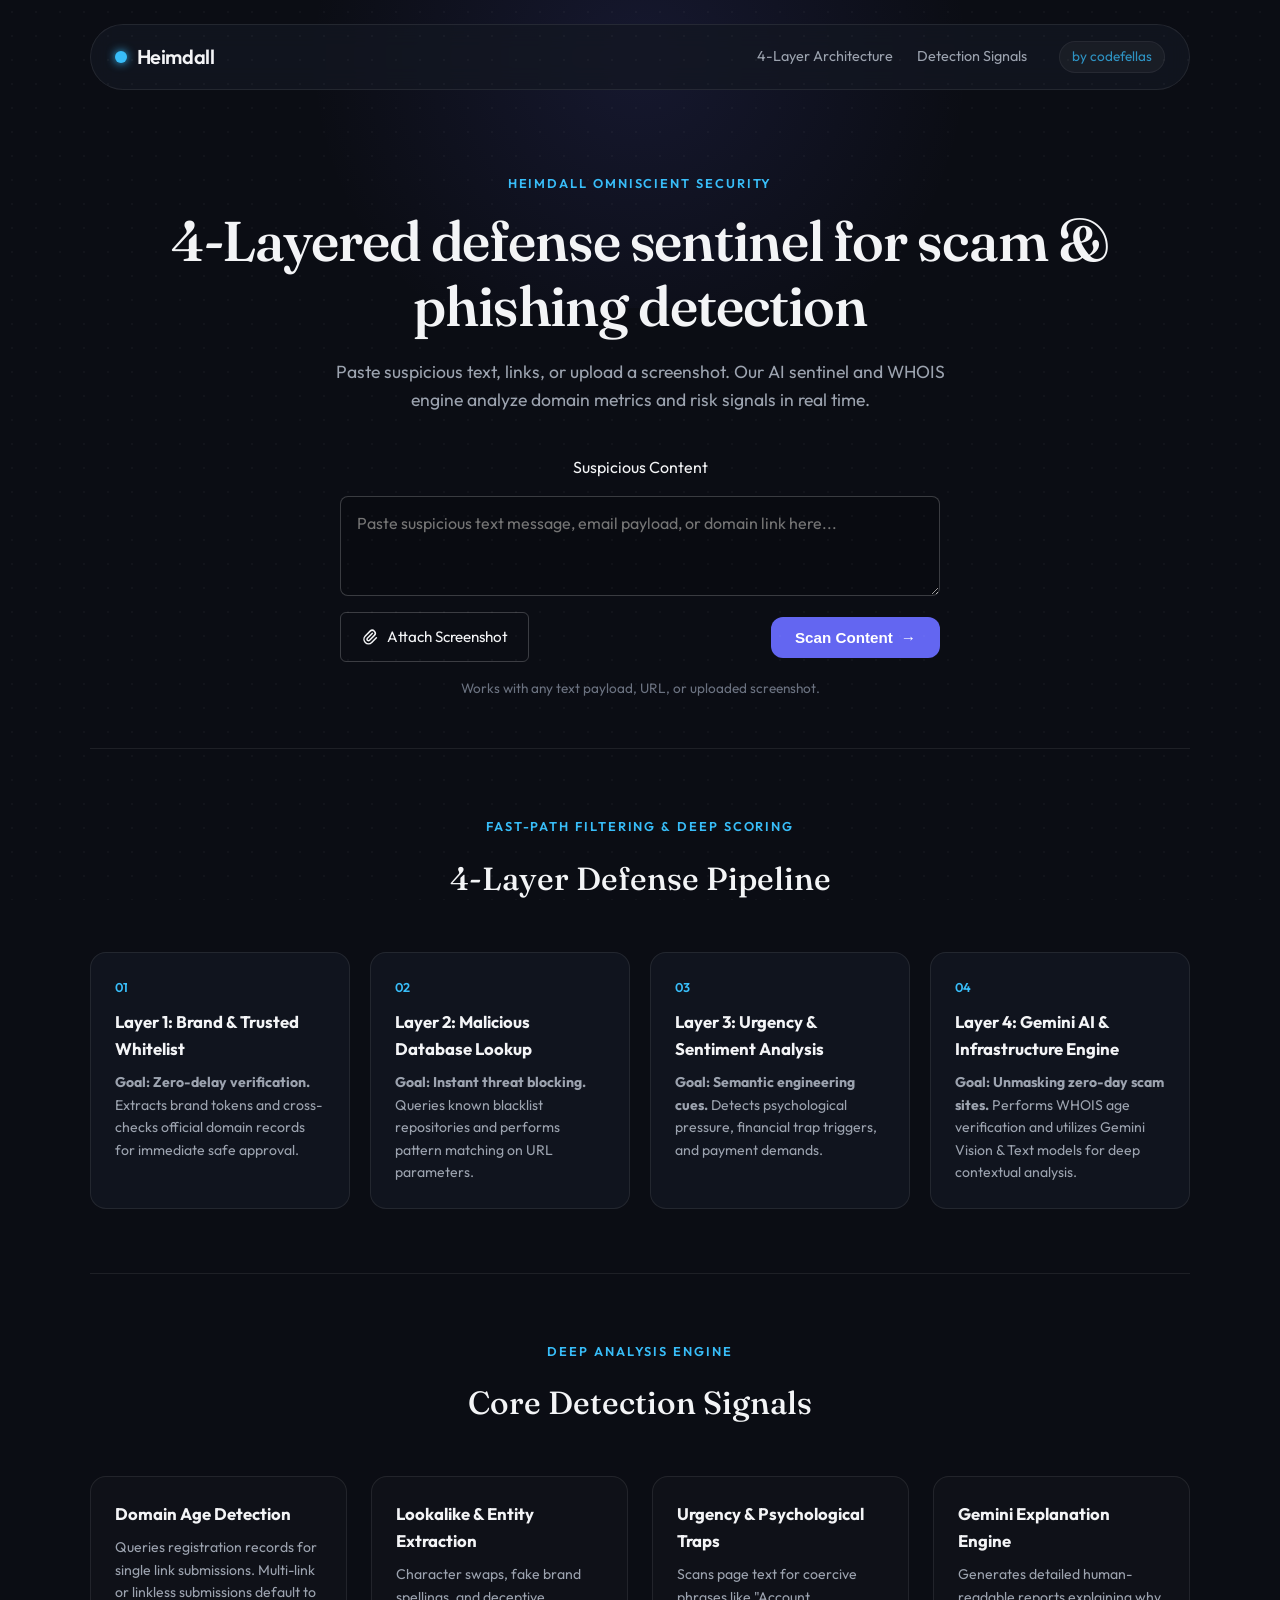
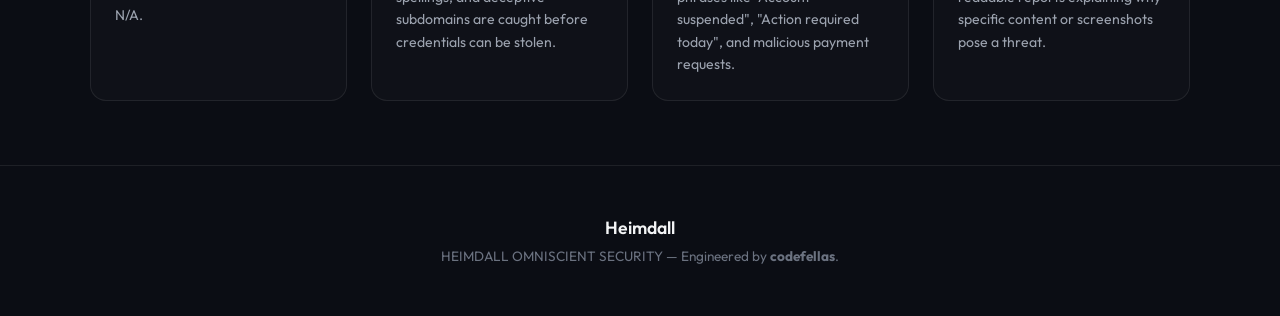
==== index.html @ e3c1af1a "Add files via upload" ====
<!DOCTYPE html>
<html lang="en">
  <head>
    <meta charset="UTF-8" />
    <meta name="viewport" content="width=device-width, initial-scale=1" />
    <meta
      name="description"
      content="HEIMDALL OMNISCIENT SECURITY — 4-Layered defense sentinel for scam & phishing detection."
    />
    <title>Heimdall — Omniscient Security</title>
    <link rel="icon" href="favicon.svg" type="image/svg+xml" />
    <link rel="preconnect" href="https://fonts.googleapis.com" />
    <link rel="preconnect" href="https://fonts.gstatic.com" crossorigin />
    <link
      href="https://fonts.googleapis.com/css2?family=Fraunces:opsz,wght@9..144,400;9..144,560;9..144,650&family=Outfit:wght@400;500;600&display=swap"
      rel="stylesheet"
    />
    <link rel="stylesheet" href="css/styles.css" />
    
    <style>
      .input-wrapper {
        display: flex;
        flex-direction: column;
        gap: 1rem;
        width: 100%;
        max-width: 600px;
        margin: 0 auto;
      }
      .text-area-input {
        width: 100%;
        padding: 1rem;
        border-radius: 8px;
        border: 1px solid rgba(255, 255, 255, 0.2);
        background: rgba(0, 0, 0, 0.1);
        color: inherit;
        font-family: inherit;
        font-size: 1rem;
        resize: vertical;
        min-height: 100px;
      }
      .form-actions {
        display: flex;
        align-items: center;
        justify-content: space-between;
        gap: 1rem;
      }
      .attach-btn {
        cursor: pointer;
        display: inline-flex;
        align-items: center;
        gap: 0.5rem;
        padding: 0.75rem 1.25rem;
        border-radius: 6px;
        border: 1px solid rgba(255, 255, 255, 0.2);
        background: transparent;
        font-size: 0.95rem;
        transition: background 0.2s;
      }
      .attach-btn:hover {
        background: rgba(255, 255, 255, 0.05);
      }
      #file-name {
        font-size: 0.85rem;
        opacity: 0.8;
      }
      .gemini-box {
        margin-top: 1.5rem;
        padding: 1.25rem;
        border-radius: 8px;
        background: rgba(255, 255, 255, 0.03);
        border: 1px solid rgba(255, 255, 255, 0.1);
        text-align: left;
      }
      .gemini-title {
        font-size: 0.85rem;
        text-transform: uppercase;
        letter-spacing: 0.05em;
        color: #ffc107;
        margin-bottom: 0.5rem;
        font-weight: 600;
      }
      .gemini-text {
        font-size: 0.95rem;
        line-height: 1.6;
        opacity: 0.9;
        margin: 0;
      }
    </style>
  </head>
  <body>
    <div class="grain" aria-hidden="true"></div>

    <header class="site-header">
      <a class="logo" href="#top">
        <span class="logo-mark" aria-hidden="true"></span>
        Heimdall
      </a>
      <nav class="nav" aria-label="Primary">
        <a href="#layers">4-Layer Architecture</a>
        <a href="#signals">Detection Signals</a>
        <span class="team-badge" style="font-size: 0.85rem; opacity: 0.75; margin-left: 0.5rem;">by codefellas</span>
      </nav>
    </header>

    <main id="top">
      <section class="hero">
        <p class="eyebrow">HEIMDALL OMNISCIENT SECURITY</p>
        <h1>4-Layered defense sentinel for scam & phishing detection</h1>
        <p class="lede">
          Paste suspicious text, links, or upload a screenshot. Our AI sentinel and WHOIS engine analyze domain metrics and risk signals in real time.
        </p>

        <form class="check-form" id="check-form" enctype="multipart/form-data" novalidate>
          <div class="input-wrapper">
            <label class="sr-only" for="text-input">Suspicious Content</label>
            <textarea
              id="text-input"
              name="content"
              class="text-area-input"
              placeholder="Paste suspicious text message, email payload, or domain link here..."
              spellcheck="false"
            ></textarea>
            
            <div class="form-actions">
              <label for="image-input" class="attach-btn">
                <svg width="18" height="18" fill="none" stroke="currentColor" stroke-width="2" viewBox="0 0 24 24" aria-hidden="true">
                  <path stroke-linecap="round" stroke-linejoin="round" d="M15.172 7l-6.586 6.586a2 2 0 102.828 2.828l6.414-6.586a4 4 0 00-5.656-5.656l-6.415 6.585a6 6 0 108.486 8.486L20.5 13"></path>
                </svg>
                Attach Screenshot
              </label>
              <input
                id="image-input"
                name="image"
                type="file"
                accept="image/*"
                style="display: none;"
                onchange="document.getElementById('file-name').textContent = this.files[0] ? this.files[0].name : ''"
              />
              
              <span id="file-name"></span>

              <button type="submit" class="submit" style="margin-left: auto;">
                Scan Content
                <span class="arrow" aria-hidden="true">→</span>
              </button>
            </div>
          </div>
          <p class="form-hint" id="form-hint" style="margin-top: 1rem;">
            Works with any text payload, URL, or uploaded screenshot.
          </p>
        </form>

        <div
          class="result"
          id="result"
          hidden
          aria-live="polite"
          aria-atomic="true"
        >
          <div class="result-top">
            <p class="result-kicker">Sentinel Verdict</p>
            <p class="result-status" id="result-status">Awaiting analysis</p>
          </div>
          
          <div class="result-grid" id="result-metrics">
            <div class="metric">
              <span class="metric-label">Likely Scam</span>
              <span class="metric-value skeleton" data-slot="likely-scam">—</span>
            </div>
            <div class="metric">
              <span class="metric-label">Scam Probability</span>
              <span class="metric-value skeleton" data-slot="scam-prob">—</span>
            </div>
            <div class="metric">
              <span class="metric-label">WHOIS Date</span>
              <span class="metric-value skeleton" data-slot="whois-date">—</span>
            </div>
          </div>

          <div class="gemini-box">
            <div class="gemini-title">AI Security Explanation</div>
            <p class="gemini-text" id="gemini-explanation">Analyzing content with Gemini API...</p>
          </div>
        </div>
      </section>

      <section class="how" id="layers">
        <div class="section-head">
          <p class="eyebrow">Fast-Path Filtering & Deep Scoring</p>
          <h2>4-Layer Defense Pipeline</h2>
        </div>
        <ol class="steps">
          <li>
            <span class="step-num">01</span>
            <h3>Layer 1: Brand & Trusted Whitelist</h3>
            <p><strong>Goal: Zero-delay verification.</strong> Extracts brand tokens and cross-checks official domain records for immediate safe approval.</p>
          </li>
          <li>
            <span class="step-num">02</span>
            <h3>Layer 2: Malicious Database Lookup</h3>
            <p><strong>Goal: Instant threat blocking.</strong> Queries known blacklist repositories and performs pattern matching on URL parameters.</p>
          </li>
          <li>
            <span class="step-num">03</span>
            <h3>Layer 3: Urgency & Sentiment Analysis</h3>
            <p><strong>Goal: Semantic engineering cues.</strong> Detects psychological pressure, financial trap triggers, and payment demands.</p>
          </li>
          <li>
            <span class="step-num">04</span>
            <h3>Layer 4: Gemini AI & Infrastructure Engine</h3>
            <p><strong>Goal: Unmasking zero-day scam sites.</strong> Performs WHOIS age verification and utilizes Gemini Vision & Text models for deep contextual analysis.</p>
          </li>
        </ol>
      </section>

      <section class="signals" id="signals">
        <div class="section-head">
          <p class="eyebrow">Deep Analysis Engine</p>
          <h2>Core Detection Signals</h2>
        </div>
        <ul class="signal-list">
          <li>
            <h3>Domain Age Detection</h3>
            <p>Queries registration records for single link submissions. Multi-link or linkless submissions default to N/A.</p>
          </li>
          <li>
            <h3>Lookalike & Entity Extraction</h3>
            <p>Character swaps, fake brand spellings, and deceptive subdomains are caught before credentials can be stolen.</p>
          </li>
          <li>
            <h3>Urgency & Psychological Traps</h3>
            <p>Scans page text for coercive phrases like "Account suspended", "Action required today", and malicious payment requests.</p>
          </li>
          <li>
            <h3>Gemini Explanation Engine</h3>
            <p>Generates detailed human-readable reports explaining why specific content or screenshots pose a threat.</p>
          </li>
        </ul>
      </section>
    </main>

    <footer class="site-footer">
      <p class="footer-mark">Heimdall</p>
      <p>HEIMDALL OMNISCIENT SECURITY — Engineered by <strong>codefellas</strong>.</p>
    </footer>

    <script src="js/app.js"></script>
  </body>
</html>
---- css/styles.css ----
/* ==========================================
   DESIGN TOKENS & RESET
   ========================================== */
:root {
  --bg-color: #0b0d14;
  --bg-card: rgba(19, 23, 34, 0.75);
  --border-color: rgba(255, 255, 255, 0.08);
  --border-hover: rgba(99, 102, 241, 0.4);
  
  --text-main: #f3f4f6;
  --text-muted: #9ca3af;
  --text-dim: #6b7280;

  --accent-cyan: #38bdf8;
  --accent-indigo: #6366f1;
  --accent-glow: rgba(99, 102, 241, 0.15);

  --status-safe: #10b981;
  --status-warn: #f59e0b;
  --status-danger: #ef4444;

  --font-heading: 'Outfit', sans-serif;
  --font-serif: 'Fraunces', serif;
  --font-body: 'Outfit', sans-serif;
}

*, *::before, *::after {
  box-sizing: border-box;
  margin: 0;
  padding: 0;
}

html {
  scroll-behavior: smooth;
  font-family: var(--font-body);
  background-color: var(--bg-color);
  color: var(--text-main);
  line-height: 1.6;
}

body {
  min-height: 100vh;
  display: flex;
  flex-direction: column;
  position: relative;
  overflow-x: hidden;
}

/* Background Ambient Glow */
body::before {
  content: "";
  position: absolute;
  top: -10%;
  left: 50%;
  transform: translateX(-50%);
  width: 800px;
  height: 500px;
  background: radial-gradient(circle, rgba(99, 102, 241, 0.12) 0%, rgba(11, 13, 20, 0) 70%);
  pointer-events: none;
  z-index: -1;
}

/* Subtle Film Grain Noise Overlay */
.grain {
  position: fixed;
  inset: 0;
  background-image: radial-gradient(rgba(255, 255, 255, 0.03) 1px, transparent 0);
  background-size: 24px 24px;
  pointer-events: none;
  z-index: 999;
}

/* ==========================================
   HEADER & NAVIGATION
   ========================================== */
.site-header {
  max-width: 1100px;
  width: 90%;
  margin: 1.5rem auto 0;
  padding: 1rem 1.5rem;
  display: flex;
  justify-content: space-between;
  align-items: center;
  background: var(--bg-card);
  backdrop-filter: blur(12px);
  border: 1px solid var(--border-color);
  border-radius: 100px;
}

.logo {
  display: flex;
  align-items: center;
  gap: 0.6rem;
  font-size: 1.25rem;
  font-weight: 600;
  color: var(--text-main);
  text-decoration: none;
  letter-spacing: -0.02em;
}

.logo-mark {
  width: 12px;
  height: 12px;
  background: var(--accent-cyan);
  border-radius: 50%;
  box-shadow: 0 0 10px var(--accent-cyan);
}

.nav {
  display: flex;
  align-items: center;
  gap: 1.5rem;
}

.nav a {
  color: var(--text-muted);
  text-decoration: none;
  font-size: 0.9rem;
  transition: color 0.2s;
}

.nav a:hover {
  color: var(--text-main);
}

.team-badge {
  background: rgba(255, 255, 255, 0.05);
  border: 1px solid var(--border-color);
  padding: 0.25rem 0.75rem;
  border-radius: 20px;
  color: var(--accent-cyan);
}

/* ==========================================
   HERO SECTION & SCANNER FORM
   ========================================== */
main {
  max-width: 1100px;
  width: 90%;
  margin: 0 auto;
  flex: 1;
}

.hero {
  text-align: center;
  padding: 5rem 0 3rem;
}

.eyebrow {
  display: inline-block;
  font-size: 0.8rem;
  font-weight: 600;
  letter-spacing: 0.15em;
  text-transform: uppercase;
  color: var(--accent-cyan);
  margin-bottom: 1rem;
}

.hero h1 {
  font-family: var(--font-serif);
  font-size: clamp(2.2rem, 5vw, 3.5rem);
  font-weight: 560;
  line-height: 1.15;
  margin-bottom: 1.25rem;
  letter-spacing: -0.02em;
}

.lede {
  font-size: 1.1rem;
  color: var(--text-muted);
  max-width: 640px;
  margin: 0 auto 2.5rem;
}

/* Form Styles */
.check-form {
  max-width: 650px;
  margin: 0 auto;
}

.field {
  display: flex;
  align-items: center;
  background: var(--bg-card);
  border: 1px solid var(--border-color);
  padding: 0.4rem 0.5rem 0.4rem 1.25rem;
  border-radius: 16px;
  box-shadow: 0 8px 32px rgba(0, 0, 0, 0.4);
  transition: border-color 0.2s, box-shadow 0.2s;
}

.field:focus-within {
  border-color: var(--accent-indigo);
  box-shadow: 0 0 20px var(--accent-glow);
}

.field-prefix {
  color: var(--text-dim);
  font-size: 0.95rem;
  user-select: none;
}

/* Fix input background and force dark background on browser autofill */
.field input,
.field input:-webkit-autofill,
.field input:-webkit-autofill:hover,
.field input:-webkit-autofill:focus,
.field input:-webkit-autofill:active {
  flex: 1;
  background: transparent !important;
  border: none;
  outline: none;
  color: var(--text-main) !important;
  -webkit-text-fill-color: var(--text-main) !important;
  font-size: 1rem;
  padding: 0.75rem 0.5rem;
  font-family: inherit;
  transition: background-color 5000s ease-in-out 0s;
}

.field input::placeholder {
  color: var(--text-dim);
}

.submit {
  background: var(--accent-indigo);
  color: white;
  border: none;
  padding: 0.75rem 1.5rem;
  border-radius: 12px;
  font-weight: 600;
  font-size: 0.95rem;
  cursor: pointer;
  display: flex;
  align-items: center;
  gap: 0.5rem;
  transition: transform 0.15s, background-color 0.2s;
}

.submit:hover {
  background: #4f46e5;
  transform: translateY(-1px);
}

.form-hint {
  font-size: 0.85rem;
  color: var(--text-dim);
  margin-top: 0.75rem;
}

/* ==========================================
   RESULT CARD & VERDICT DISPLAY
   ========================================== */
.result {
  margin-top: 2.5rem;
  background: var(--bg-card);
  backdrop-filter: blur(16px);
  border: 1px solid var(--border-color);
  border-radius: 20px;
  padding: 2rem;
  text-align: left;
  animation: fadeIn 0.3s ease-out;
}

@keyframes fadeIn {
  from { opacity: 0; transform: translateY(10px); }
  to { opacity: 1; transform: translateY(0); }
}

.result-top {
  display: flex;
  justify-content: space-between;
  align-items: center;
  margin-bottom: 0.5rem;
}

.result-kicker {
  font-size: 0.8rem;
  text-transform: uppercase;
  letter-spacing: 0.1em;
  color: var(--text-dim);
}

.result-status {
  font-size: 1.4rem;
  font-weight: 600;
  color: var(--accent-cyan);
}

.result-url {
  font-size: 0.9rem;
  color: var(--text-muted);
  word-break: break-all;
  margin-bottom: 1.5rem;
}

.result-grid {
  display: grid;
  grid-template-columns: repeat(auto-fit, minmax(180px, 1fr));
  gap: 1rem;
  margin-bottom: 1.5rem;
}

.metric {
  background: rgba(0, 0, 0, 0.25);
  border: 1px solid rgba(255, 255, 255, 0.04);
  padding: 1rem;
  border-radius: 12px;
}

.metric-label {
  display: block;
  font-size: 0.8rem;
  color: var(--text-muted);
  margin-bottom: 0.25rem;
}

.metric-value {
  font-size: 1.25rem;
  font-weight: 600;
  color: var(--text-main);
}

.result-note {
  font-size: 0.95rem;
  color: var(--text-muted);
  border-top: 1px solid var(--border-color);
  padding-top: 1rem;
  line-height: 1.5;
}

/* Skeleton Loading Animation */
.skeleton {
  display: inline-block;
  color: transparent !important;
  background: linear-gradient(90deg, rgba(255,255,255,0.05) 25%, rgba(255,255,255,0.15) 50%, rgba(255,255,255,0.05) 75%);
  background-size: 200% 100%;
  animation: skeleton-loading 1.5s infinite;
  border-radius: 4px;
}

@keyframes skeleton-loading {
  0% { background-position: 200% 0; }
  100% { background-position: -200% 0; }
}

/* ==========================================
   PIPELINE STEPS & SIGNALS
   ========================================== */
.how, .signals {
  padding: 4rem 0;
  border-top: 1px solid var(--border-color);
}

.section-head {
  text-align: center;
  margin-bottom: 3rem;
}

.section-head h2 {
  font-family: var(--font-serif);
  font-size: 2rem;
  font-weight: 500;
}

/* 4-Column Horizontal Layout for Pipeline Steps */
.steps {
  list-style: none;
  display: grid;
  grid-template-columns: repeat(4, 1fr);
  gap: 1.25rem;
}

.steps li {
  background: var(--bg-card);
  border: 1px solid var(--border-color);
  padding: 1.5rem;
  border-radius: 16px;
  position: relative;
}

.step-num {
  font-size: 0.8rem;
  font-weight: 600;
  color: var(--accent-cyan);
  display: block;
  margin-bottom: 0.75rem;
}

.steps h3 {
  font-size: 1.05rem;
  margin-bottom: 0.5rem;
}

.steps p {
  font-size: 0.88rem;
  color: var(--text-muted);
}

/* Detection Signals List */
.signal-list {
  list-style: none;
  display: grid;
  grid-template-columns: repeat(auto-fit, minmax(220px, 1fr));
  gap: 1.5rem;
}

.signal-list li {
  background: rgba(255, 255, 255, 0.02);
  border: 1px solid var(--border-color);
  padding: 1.5rem;
  border-radius: 16px;
}

.signal-list h3 {
  font-size: 1.05rem;
  margin-bottom: 0.5rem;
  color: var(--text-main);
}

.signal-list p {
  font-size: 0.88rem;
  color: var(--text-muted);
}

/* ==========================================
   FOOTER & RESPONSIVE DESIGN
   ========================================== */
.site-footer {
  text-align: center;
  padding: 3rem 0;
  border-top: 1px solid var(--border-color);
  color: var(--text-dim);
  font-size: 0.85rem;
  margin-top: auto;
}

.footer-mark {
  font-size: 1.1rem;
  font-weight: 600;
  color: var(--text-main);
  margin-bottom: 0.25rem;
}

/* Responsive Screen Adaptations */
@media (max-width: 1024px) {
  .steps {
    grid-template-columns: repeat(2, 1fr);
  }
}

@media (max-width: 640px) {
  .site-header {
    flex-direction: column;
    gap: 0.75rem;
    border-radius: 20px;
  }
  .field {
    flex-direction: column;
    align-items: stretch;
    padding: 0.75rem;
  }
  .field-prefix {
    display: none;
  }
  .submit {
    justify-content: center;
    margin-top: 0.5rem;
  }
  .steps {
    grid-template-columns: 1fr;
  }
}
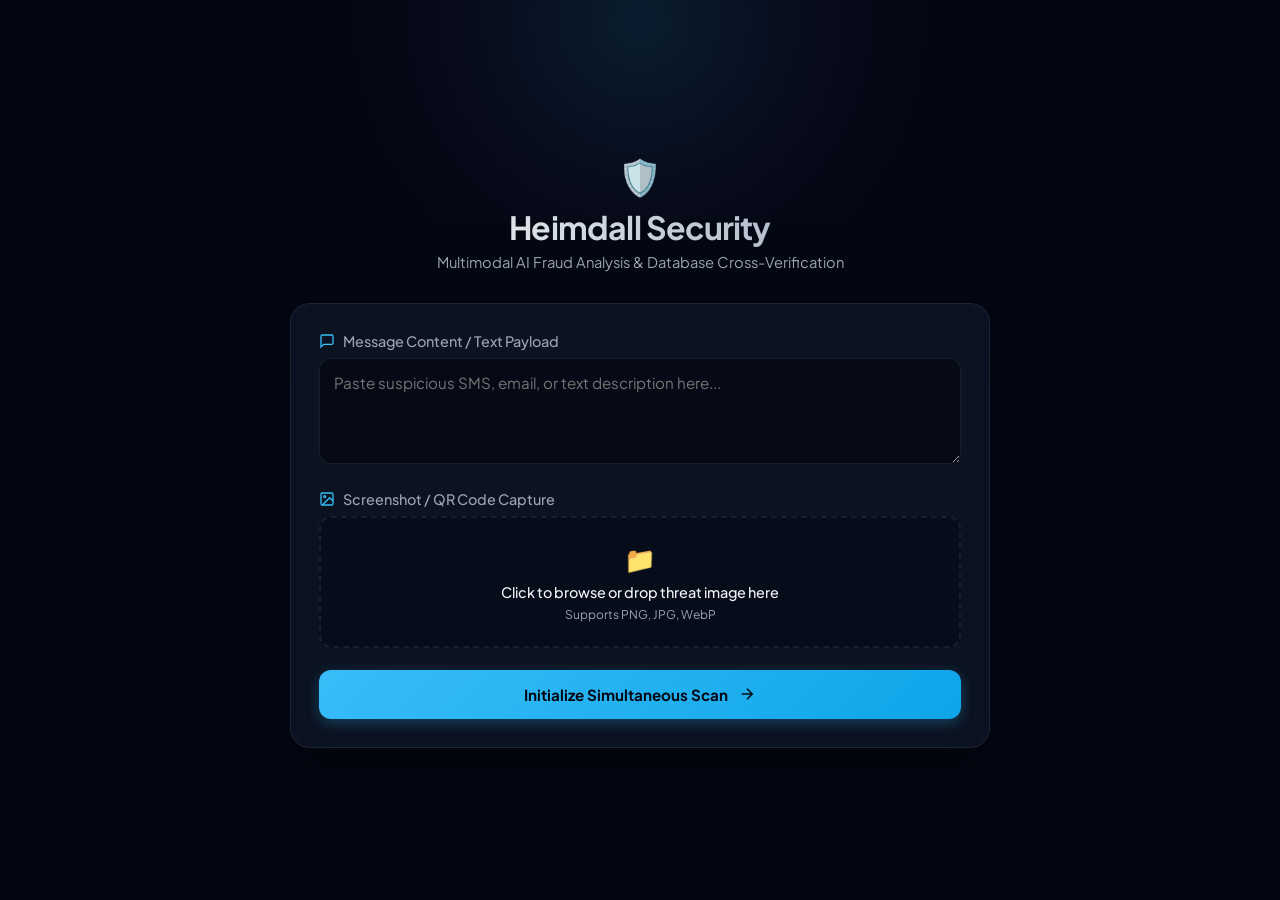
==== commit 0b87e984: "Add files via upload" ====
--- a/index.html
+++ b/index.html
@@ -1,249 +1,77 @@
 <!DOCTYPE html>
 <html lang="en">
-  <head>
-    <meta charset="UTF-8" />
-    <meta name="viewport" content="width=device-width, initial-scale=1" />
-    <meta
-      name="description"
-      content="HEIMDALL OMNISCIENT SECURITY — 4-Layered defense sentinel for scam & phishing detection."
-    />
-    <title>Heimdall — Omniscient Security</title>
-    <link rel="icon" href="favicon.svg" type="image/svg+xml" />
-    <link rel="preconnect" href="https://fonts.googleapis.com" />
-    <link rel="preconnect" href="https://fonts.gstatic.com" crossorigin />
-    <link
-      href="https://fonts.googleapis.com/css2?family=Fraunces:opsz,wght@9..144,400;9..144,560;9..144,650&family=Outfit:wght@400;500;600&display=swap"
-      rel="stylesheet"
-    />
-    <link rel="stylesheet" href="css/styles.css" />
+<head>
+    <meta charset="UTF-8">
+    <meta name="viewport" content="width=device-width, initial-scale=1.0">
+    <title>Heimdall | Advanced Threat & Scam Intelligence</title>
+    <link href="https://fonts.googleapis.com/css2?family=Plus+Jakarta+Sans:wght@400;500;600;700&display=swap" rel="stylesheet">
+    <link rel="stylesheet" href="style.css">
+</head>
+<body>
+    <div class="ambient-glow"></div>
     
-    <style>
-      .input-wrapper {
-        display: flex;
-        flex-direction: column;
-        gap: 1rem;
-        width: 100%;
-        max-width: 600px;
-        margin: 0 auto;
-      }
-      .text-area-input {
-        width: 100%;
-        padding: 1rem;
-        border-radius: 8px;
-        border: 1px solid rgba(255, 255, 255, 0.2);
-        background: rgba(0, 0, 0, 0.1);
-        color: inherit;
-        font-family: inherit;
-        font-size: 1rem;
-        resize: vertical;
-        min-height: 100px;
-      }
-      .form-actions {
-        display: flex;
-        align-items: center;
-        justify-content: space-between;
-        gap: 1rem;
-      }
-      .attach-btn {
-        cursor: pointer;
-        display: inline-flex;
-        align-items: center;
-        gap: 0.5rem;
-        padding: 0.75rem 1.25rem;
-        border-radius: 6px;
-        border: 1px solid rgba(255, 255, 255, 0.2);
-        background: transparent;
-        font-size: 0.95rem;
-        transition: background 0.2s;
-      }
-      .attach-btn:hover {
-        background: rgba(255, 255, 255, 0.05);
-      }
-      #file-name {
-        font-size: 0.85rem;
-        opacity: 0.8;
-      }
-      .gemini-box {
-        margin-top: 1.5rem;
-        padding: 1.25rem;
-        border-radius: 8px;
-        background: rgba(255, 255, 255, 0.03);
-        border: 1px solid rgba(255, 255, 255, 0.1);
-        text-align: left;
-      }
-      .gemini-title {
-        font-size: 0.85rem;
-        text-transform: uppercase;
-        letter-spacing: 0.05em;
-        color: #ffc107;
-        margin-bottom: 0.5rem;
-        font-weight: 600;
-      }
-      .gemini-text {
-        font-size: 0.95rem;
-        line-height: 1.6;
-        opacity: 0.9;
-        margin: 0;
-      }
-    </style>
-  </head>
-  <body>
-    <div class="grain" aria-hidden="true"></div>
+    <div class="app-container">
+        <header class="app-header">
+            <div class="logo-badge">🛡️</div>
+            <h1>Heimdall Security</h1>
+            <p>Multimodal AI Fraud Analysis & Database Cross-Verification</p>
+        </header>
 
-    <header class="site-header">
-      <a class="logo" href="#top">
-        <span class="logo-mark" aria-hidden="true"></span>
-        Heimdall
-      </a>
-      <nav class="nav" aria-label="Primary">
-        <a href="#layers">4-Layer Architecture</a>
-        <a href="#signals">Detection Signals</a>
-        <span class="team-badge" style="font-size: 0.85rem; opacity: 0.75; margin-left: 0.5rem;">by codefellas</span>
-      </nav>
-    </header>
+        <main class="glass-card">
+            <form id="scamForm">
+                <div class="input-group">
+                    <label for="userInput">
+                        <svg width="16" height="16" fill="none" stroke="currentColor" stroke-width="2" viewBox="0 0 24 24"><path d="M21 15a2 2 0 0 1-2 2H7l-4 4V5a2 2 0 0 1 2-2h14a2 2 0 0 1 2 2z"></path></svg>
+                        Message Content / Text Payload
+                    </label>
+                    <textarea id="userInput" rows="4" placeholder="Paste suspicious SMS, email, or text description here..."></textarea>
+                </div>
+                
+                <div class="input-group">
+                    <label>
+                        <svg width="16" height="16" fill="none" stroke="currentColor" stroke-width="2" viewBox="0 0 24 24"><rect x="3" y="3" width="18" height="18" rx="2" ry="2"></rect><circle cx="8.5" cy="8.5" r="1.5"></circle><polyline points="21 15 16 10 5 21"></polyline></svg>
+                        Screenshot / QR Code Capture
+                    </label>
+                    <div class="file-drop-zone" onclick="document.getElementById('imageInput').click()">
+                        <div class="drop-content">
+                            <span class="upload-icon">📁</span>
+                            <span id="fileNameDisplay">Click to browse or drop threat image here</span>
+                            <span class="file-hint">Supports PNG, JPG, WebP</span>
+                        </div>
+                        <input type="file" id="imageInput" accept="image/*" style="display: none;" onchange="updateFileName()">
+                    </div>
+                </div>
+                
+                <button type="submit" id="submitBtn">
+                    <span>Initialize Simultaneous Scan</span>
+                    <svg width="18" height="18" fill="none" stroke="currentColor" stroke-width="2" viewBox="0 0 24 24"><line x1="5" y1="12" x2="19" y2="12"></line><polyline points="12 5 19 12 12 19"></polyline></svg>
+                </button>
+            </form>
+        </main>
 
-    <main id="top">
-      <section class="hero">
-        <p class="eyebrow">HEIMDALL OMNISCIENT SECURITY</p>
-        <h1>4-Layered defense sentinel for scam & phishing detection</h1>
-        <p class="lede">
-          Paste suspicious text, links, or upload a screenshot. Our AI sentinel and WHOIS engine analyze domain metrics and risk signals in real time.
-        </p>
+        <section id="resultContainer" class="glass-card result-card hidden">
+            <div class="verdict-banner" id="verdictBanner">
+                <div class="verdict-text">
+                    <span class="label">Threat Evaluation</span>
+                    <h2 id="scamResult">Analyzing...</h2>
+                </div>
+                <div class="probability-pill" id="probabilityBadge">Score: --%</div>
+            </div>
 
-        <form class="check-form" id="check-form" enctype="multipart/form-data" novalidate>
-          <div class="input-wrapper">
-            <label class="sr-only" for="text-input">Suspicious Content</label>
-            <textarea
-              id="text-input"
-              name="content"
-              class="text-area-input"
-              placeholder="Paste suspicious text message, email payload, or domain link here..."
-              spellcheck="false"
-            ></textarea>
-            
-            <div class="form-actions">
-              <label for="image-input" class="attach-btn">
-                <svg width="18" height="18" fill="none" stroke="currentColor" stroke-width="2" viewBox="0 0 24 24" aria-hidden="true">
-                  <path stroke-linecap="round" stroke-linejoin="round" d="M15.172 7l-6.586 6.586a2 2 0 102.828 2.828l6.414-6.586a4 4 0 00-5.656-5.656l-6.415 6.585a6 6 0 108.486 8.486L20.5 13"></path>
-                </svg>
-                Attach Screenshot
-              </label>
-              <input
-                id="image-input"
-                name="image"
-                type="file"
-                accept="image/*"
-                style="display: none;"
-                onchange="document.getElementById('file-name').textContent = this.files[0] ? this.files[0].name : ''"
-              />
-              
-              <span id="file-name"></span>
+            <div class="result-grid">
+                <div class="result-section">
+                    <h3>🔗 URL Database & Domain Age Audit</h3>
+                    <pre id="linksResult">No links isolated.</pre>
+                </div>
 
-              <button type="submit" class="submit" style="margin-left: auto;">
-                Scan Content
-                <span class="arrow" aria-hidden="true">→</span>
-              </button>
+                <div class="result-section">
+                    <h3>🧠 AI Deep Scan Indicators</h3>
+                    <div id="detailsResult" class="details-box"></div>
+                </div>
             </div>
-          </div>
-          <p class="form-hint" id="form-hint" style="margin-top: 1rem;">
-            Works with any text payload, URL, or uploaded screenshot.
-          </p>
-        </form>
+        </section>
+    </div>
 
-        <div
-          class="result"
-          id="result"
-          hidden
-          aria-live="polite"
-          aria-atomic="true"
-        >
-          <div class="result-top">
-            <p class="result-kicker">Sentinel Verdict</p>
-            <p class="result-status" id="result-status">Awaiting analysis</p>
-          </div>
-          
-          <div class="result-grid" id="result-metrics">
-            <div class="metric">
-              <span class="metric-label">Likely Scam</span>
-              <span class="metric-value skeleton" data-slot="likely-scam">—</span>
-            </div>
-            <div class="metric">
-              <span class="metric-label">Scam Probability</span>
-              <span class="metric-value skeleton" data-slot="scam-prob">—</span>
-            </div>
-            <div class="metric">
-              <span class="metric-label">WHOIS Date</span>
-              <span class="metric-value skeleton" data-slot="whois-date">—</span>
-            </div>
-          </div>
-
-          <div class="gemini-box">
-            <div class="gemini-title">AI Security Explanation</div>
-            <p class="gemini-text" id="gemini-explanation">Analyzing content with Gemini API...</p>
-          </div>
-        </div>
-      </section>
-
-      <section class="how" id="layers">
-        <div class="section-head">
-          <p class="eyebrow">Fast-Path Filtering & Deep Scoring</p>
-          <h2>4-Layer Defense Pipeline</h2>
-        </div>
-        <ol class="steps">
-          <li>
-            <span class="step-num">01</span>
-            <h3>Layer 1: Brand & Trusted Whitelist</h3>
-            <p><strong>Goal: Zero-delay verification.</strong> Extracts brand tokens and cross-checks official domain records for immediate safe approval.</p>
-          </li>
-          <li>
-            <span class="step-num">02</span>
-            <h3>Layer 2: Malicious Database Lookup</h3>
-            <p><strong>Goal: Instant threat blocking.</strong> Queries known blacklist repositories and performs pattern matching on URL parameters.</p>
-          </li>
-          <li>
-            <span class="step-num">03</span>
-            <h3>Layer 3: Urgency & Sentiment Analysis</h3>
-            <p><strong>Goal: Semantic engineering cues.</strong> Detects psychological pressure, financial trap triggers, and payment demands.</p>
-          </li>
-          <li>
-            <span class="step-num">04</span>
-            <h3>Layer 4: Gemini AI & Infrastructure Engine</h3>
-            <p><strong>Goal: Unmasking zero-day scam sites.</strong> Performs WHOIS age verification and utilizes Gemini Vision & Text models for deep contextual analysis.</p>
-          </li>
-        </ol>
-      </section>
-
-      <section class="signals" id="signals">
-        <div class="section-head">
-          <p class="eyebrow">Deep Analysis Engine</p>
-          <h2>Core Detection Signals</h2>
-        </div>
-        <ul class="signal-list">
-          <li>
-            <h3>Domain Age Detection</h3>
-            <p>Queries registration records for single link submissions. Multi-link or linkless submissions default to N/A.</p>
-          </li>
-          <li>
-            <h3>Lookalike & Entity Extraction</h3>
-            <p>Character swaps, fake brand spellings, and deceptive subdomains are caught before credentials can be stolen.</p>
-          </li>
-          <li>
-            <h3>Urgency & Psychological Traps</h3>
-            <p>Scans page text for coercive phrases like "Account suspended", "Action required today", and malicious payment requests.</p>
-          </li>
-          <li>
-            <h3>Gemini Explanation Engine</h3>
-            <p>Generates detailed human-readable reports explaining why specific content or screenshots pose a threat.</p>
-          </li>
-        </ul>
-      </section>
-    </main>
-
-    <footer class="site-footer">
-      <p class="footer-mark">Heimdall</p>
-      <p>HEIMDALL OMNISCIENT SECURITY — Engineered by <strong>codefellas</strong>.</p>
-    </footer>
-
-    <script src="js/app.js"></script>
-  </body>
+    <script src="script.js"></script>
+</body>
 </html>
--- a/style.css
+++ b/style.css
@@ -0,0 +1,289 @@
+:root {
+    --bg: #030712;
+    --card: rgba(17, 24, 39, 0.7);
+    --border: rgba(255, 255, 255, 0.08);
+    --border-hover: rgba(56, 189, 248, 0.4);
+    --text: #f3f4f6;
+    --muted: #9ca3af;
+    --accent: #38bdf8;
+    --accent-hover: #0ea5e9;
+    --danger: #f43f5e;
+    --success: #10b981;
+}
+
+* {
+    box-sizing: border-box;
+    margin: 0;
+    padding: 0;
+    font-family: 'Plus Jakarta Sans', sans-serif;
+}
+
+body {
+    background-color: var(--bg);
+    color: var(--text);
+    min-height: 100vh;
+    display: flex;
+    justify-content: center;
+    align-items: center;
+    padding: 24px;
+    position: relative;
+    overflow-x: hidden;
+}
+
+.ambient-glow {
+    position: absolute;
+    top: -20%;
+    left: 50%;
+    transform: translateX(-50%);
+    width: 600px;
+    height: 400px;
+    background: radial-gradient(circle, rgba(56, 189, 248, 0.12) 0%, rgba(99, 102, 241, 0.04) 50%, transparent 80%);
+    z-index: 0;
+    pointer-events: none;
+}
+
+.app-container {
+    width: 100%;
+    max-width: 700px;
+    position: relative;
+    z-index: 1;
+}
+
+.app-header {
+    text-align: center;
+    margin-bottom: 32px;
+}
+
+.logo-badge {
+    font-size: 2.2rem;
+    margin-bottom: 8px;
+}
+
+.app-header h1 {
+    font-size: 2rem;
+    font-weight: 700;
+    letter-spacing: -0.025em;
+    background: linear-gradient(to right, #ffffff, #94a3b8);
+    -webkit-background-clip: text;
+    -webkit-text-fill-color: transparent;
+    margin-bottom: 6px;
+}
+
+.app-header p {
+    color: var(--muted);
+    font-size: 0.92rem;
+}
+
+.glass-card {
+    background: var(--card);
+    backdrop-filter: blur(16px);
+    -webkit-backdrop-filter: blur(16px);
+    border: 1px solid var(--border);
+    border-radius: 20px;
+    padding: 28px;
+    box-shadow: 0 25px 50px -12px rgba(0, 0, 0, 0.5);
+    transition: border-color 0.3s ease;
+}
+
+.glass-card:hover {
+    border-color: rgba(255, 255, 255, 0.12);
+}
+
+.input-group {
+    margin-bottom: 22px;
+}
+
+.input-group label {
+    display: flex;
+    align-items: center;
+    gap: 8px;
+    font-weight: 500;
+    margin-bottom: 8px;
+    font-size: 0.9rem;
+    color: var(--muted);
+}
+
+.input-group label svg {
+    color: var(--accent);
+}
+
+textarea {
+    width: 100%;
+    background: rgba(3, 7, 18, 0.6);
+    border: 1px solid var(--border);
+    border-radius: 12px;
+    padding: 14px;
+    color: var(--text);
+    font-size: 0.95rem;
+    resize: vertical;
+    transition: all 0.2s;
+}
+
+textarea:focus {
+    border-color: var(--accent);
+    outline: none;
+    box-shadow: 0 0 0 3px rgba(56, 189, 248, 0.15);
+}
+
+.file-drop-zone {
+    border: 2px dashed var(--border);
+    border-radius: 12px;
+    padding: 24px;
+    text-align: center;
+    cursor: pointer;
+    background: rgba(3, 7, 18, 0.4);
+    transition: all 0.2s ease;
+}
+
+.file-drop-zone:hover {
+    border-color: var(--accent);
+    background: rgba(3, 7, 18, 0.7);
+}
+
+.drop-content {
+    display: flex;
+    flex-direction: column;
+    align-items: center;
+    gap: 6px;
+}
+
+.upload-icon {
+    font-size: 1.6rem;
+    margin-bottom: 2px;
+}
+
+#fileNameDisplay {
+    font-size: 0.9rem;
+    color: var(--text);
+    font-weight: 500;
+}
+
+.file-hint {
+    font-size: 0.75rem;
+    color: var(--muted);
+}
+
+button[type="submit"] {
+    width: 100%;
+    background: linear-gradient(135deg, var(--accent), var(--accent-hover));
+    color: #030712;
+    border: none;
+    border-radius: 12px;
+    padding: 15px;
+    font-size: 0.95rem;
+    font-weight: 700;
+    cursor: pointer;
+    display: flex;
+    align-items: center;
+    justify-content: center;
+    gap: 10px;
+    transition: transform 0.15s, opacity 0.2s;
+    box-shadow: 0 4px 14px rgba(56, 189, 248, 0.3);
+}
+
+button[type="submit"]:hover {
+    opacity: 0.92;
+    transform: translateY(-1px);
+}
+
+button[type="submit"]:active {
+    transform: translateY(0);
+}
+
+.hidden {
+    display: none;
+}
+
+.result-card {
+    margin-top: 24px;
+    animation: slideUp 0.35s cubic-bezier(0.16, 1, 0.3, 1);
+}
+
+.verdict-banner {
+    display: flex;
+    justify-content: space-between;
+    align-items: center;
+    background: rgba(3, 7, 18, 0.6);
+    padding: 18px 20px;
+    border-radius: 14px;
+    margin-bottom: 20px;
+    border: 1px solid var(--border);
+    border-left: 4px solid var(--accent);
+}
+
+.verdict-banner.is-scam {
+    border-left-color: var(--danger);
+    background: rgba(244, 63, 94, 0.05);
+}
+
+.verdict-banner.is-safe {
+    border-left-color: var(--success);
+    background: rgba(16, 185, 129, 0.05);
+}
+
+.verdict-text .label {
+    font-size: 0.75rem;
+    text-transform: uppercase;
+    letter-spacing: 0.05em;
+    color: var(--muted);
+    display: block;
+    margin-bottom: 2px;
+}
+
+.verdict-text h2 {
+    font-size: 1.25rem;
+    font-weight: 700;
+}
+
+.probability-pill {
+    background: rgba(255, 255, 255, 0.06);
+    border: 1px solid var(--border);
+    padding: 6px 14px;
+    border-radius: 30px;
+    font-weight: 600;
+    font-size: 0.85rem;
+}
+
+.result-section {
+    margin-bottom: 16px;
+}
+
+.result-section:last-child {
+    margin-bottom: 0;
+}
+
+.result-section h3 {
+    font-size: 0.85rem;
+    text-transform: uppercase;
+    letter-spacing: 0.05em;
+    color: var(--muted);
+    margin-bottom: 8px;
+}
+
+pre {
+    background: rgba(3, 7, 18, 0.7);
+    padding: 14px;
+    border-radius: 12px;
+    font-family: ui-monospace, monospace;
+    font-size: 0.82rem;
+    white-space: pre-wrap;
+    word-break: break-all;
+    border: 1px solid var(--border);
+    color: #e2e8f0;
+}
+
+.details-box {
+    background: rgba(3, 7, 18, 0.7);
+    padding: 14px;
+    border-radius: 12px;
+    font-size: 0.9rem;
+    line-height: 1.6;
+    border: 1px solid var(--border);
+    white-space: pre-line;
+    color: #cbd5e1;
+}
+
+@keyframes slideUp {
+    from { opacity: 0; transform: translateY(16px); }
+    to { opacity: 1; transform: translateY(0); }
+}
